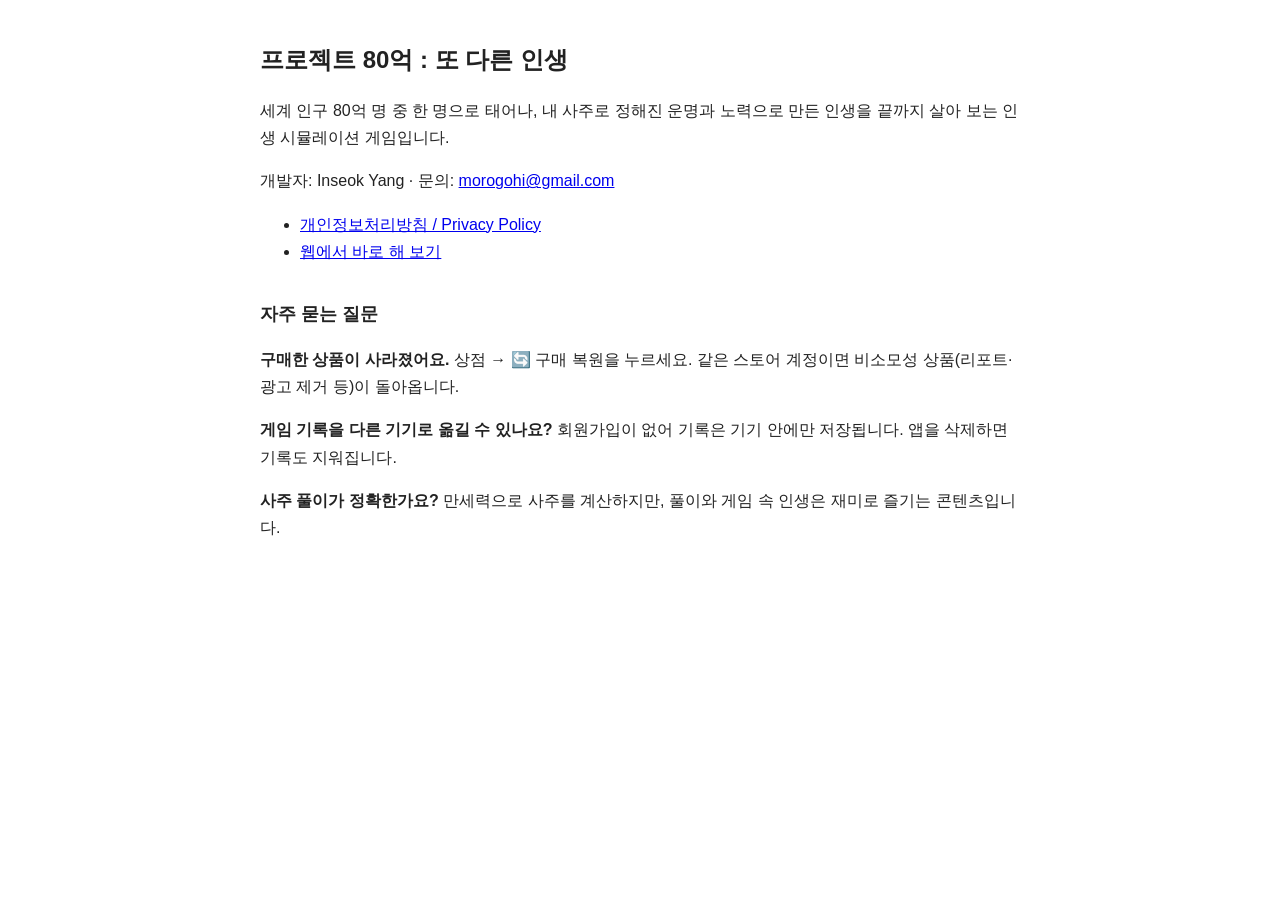
==== project8b/index.html @ 16917f31 "프로젝트 80억 지원 페이지·개인정보처리방침 추가 Co-Authored-By: Claude Opus 5.5 <noreply@anthropic.com> Claude-Session: " ====
<!doctype html>
<html lang="ko">
<head>
<meta charset="utf-8">
<meta name="viewport" content="width=device-width, initial-scale=1">
<title>프로젝트 80억 지원</title>
<style>body{font-family:-apple-system,"Noto Sans KR",sans-serif;max-width:760px;margin:0 auto;padding:24px 16px;line-height:1.7;color:#222;background:#fff}h1{font-size:1.5rem}h2{font-size:1.1rem;margin-top:2em}hr{margin:3em 0}</style>
</head>
<body>
<h1>프로젝트 80억 : 또 다른 인생</h1>
<p>세계 인구 80억 명 중 한 명으로 태어나, 내 사주로 정해진 운명과 노력으로 만든 인생을 끝까지 살아 보는 인생 시뮬레이션 게임입니다.</p>
<p>개발자: Inseok Yang · 문의: <a href="mailto:morogohi@gmail.com">morogohi@gmail.com</a></p>
<ul>
<li><a href="privacy-policy.html">개인정보처리방침 / Privacy Policy</a></li>
<li><a href="https://morogohi.github.io/fortune-lab/life/">웹에서 바로 해 보기</a></li>
</ul>
<h2>자주 묻는 질문</h2>
<p><b>구매한 상품이 사라졌어요.</b> 상점 → 🔄 구매 복원을 누르세요. 같은 스토어 계정이면 비소모성 상품(리포트·광고 제거 등)이 돌아옵니다.</p>
<p><b>게임 기록을 다른 기기로 옮길 수 있나요?</b> 회원가입이 없어 기록은 기기 안에만 저장됩니다. 앱을 삭제하면 기록도 지워집니다.</p>
<p><b>사주 풀이가 정확한가요?</b> 만세력으로 사주를 계산하지만, 풀이와 게임 속 인생은 재미로 즐기는 콘텐츠입니다.</p>
</body>
</html>
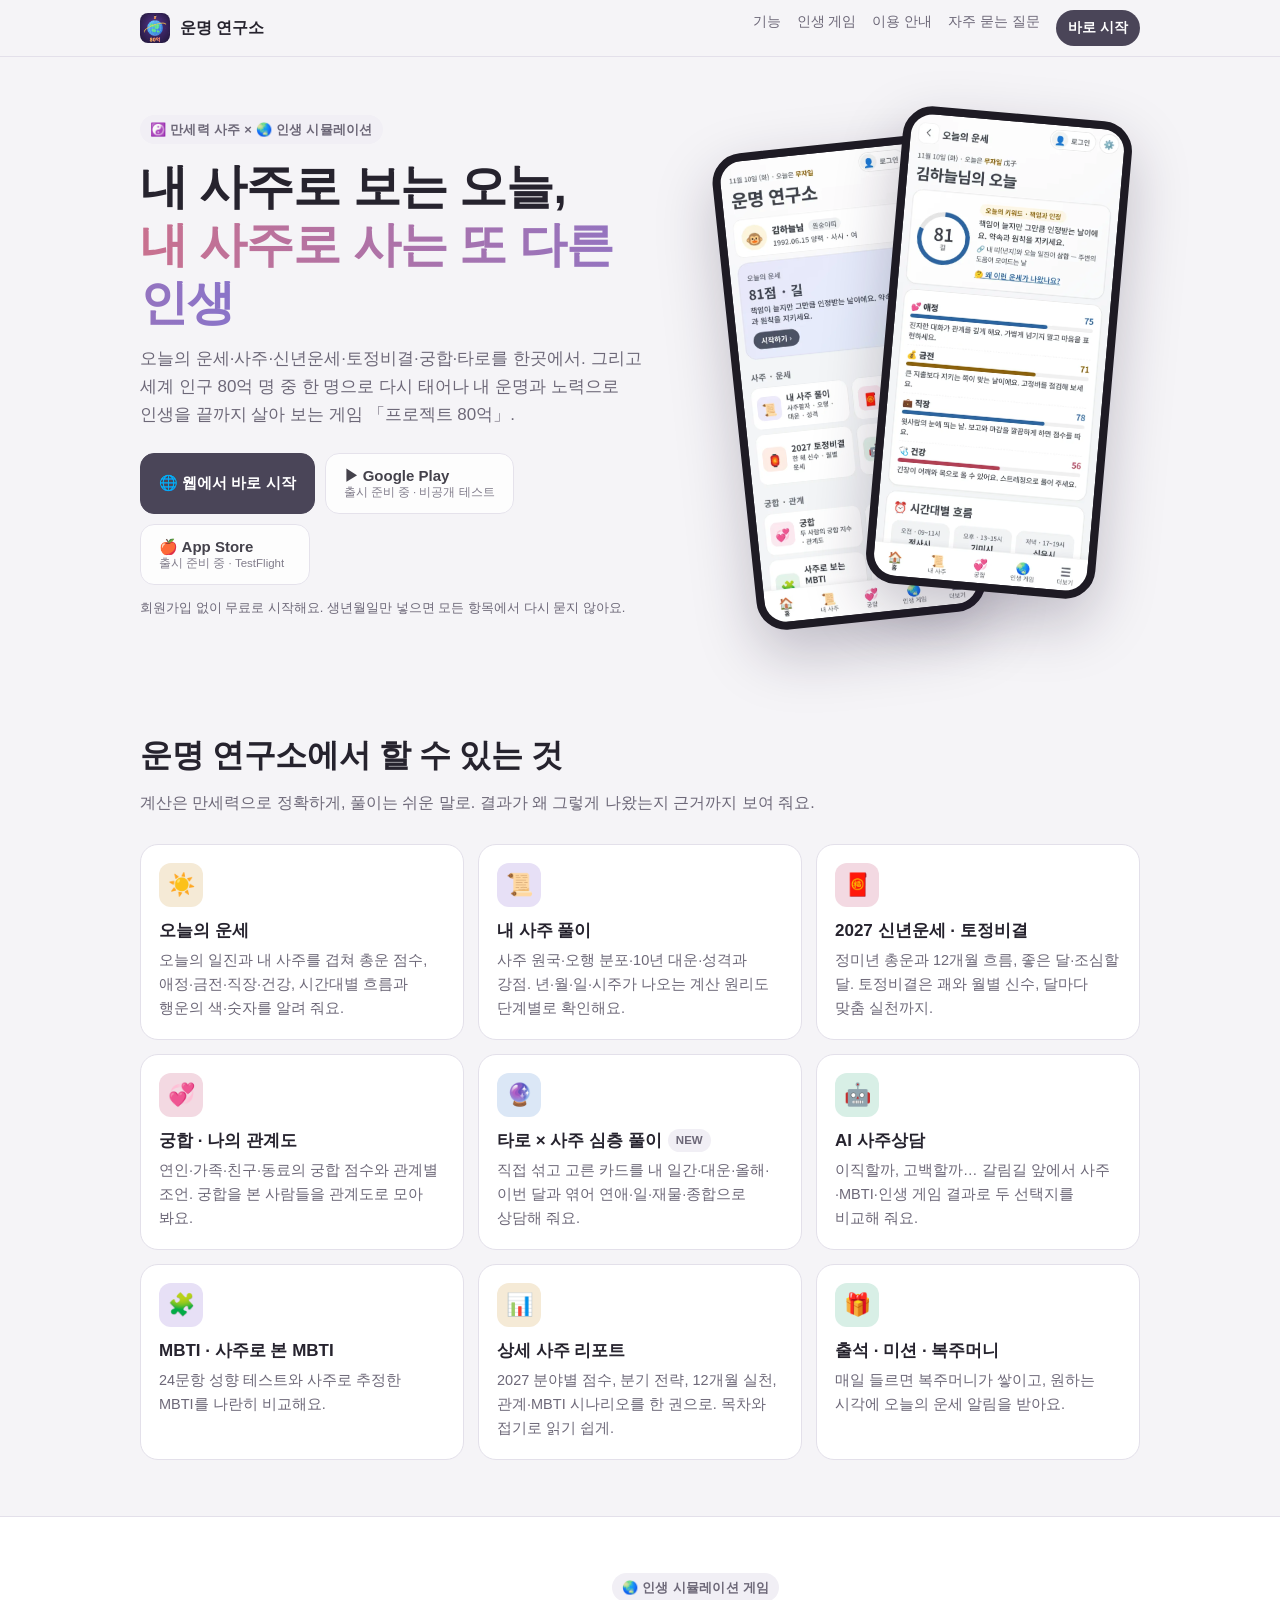
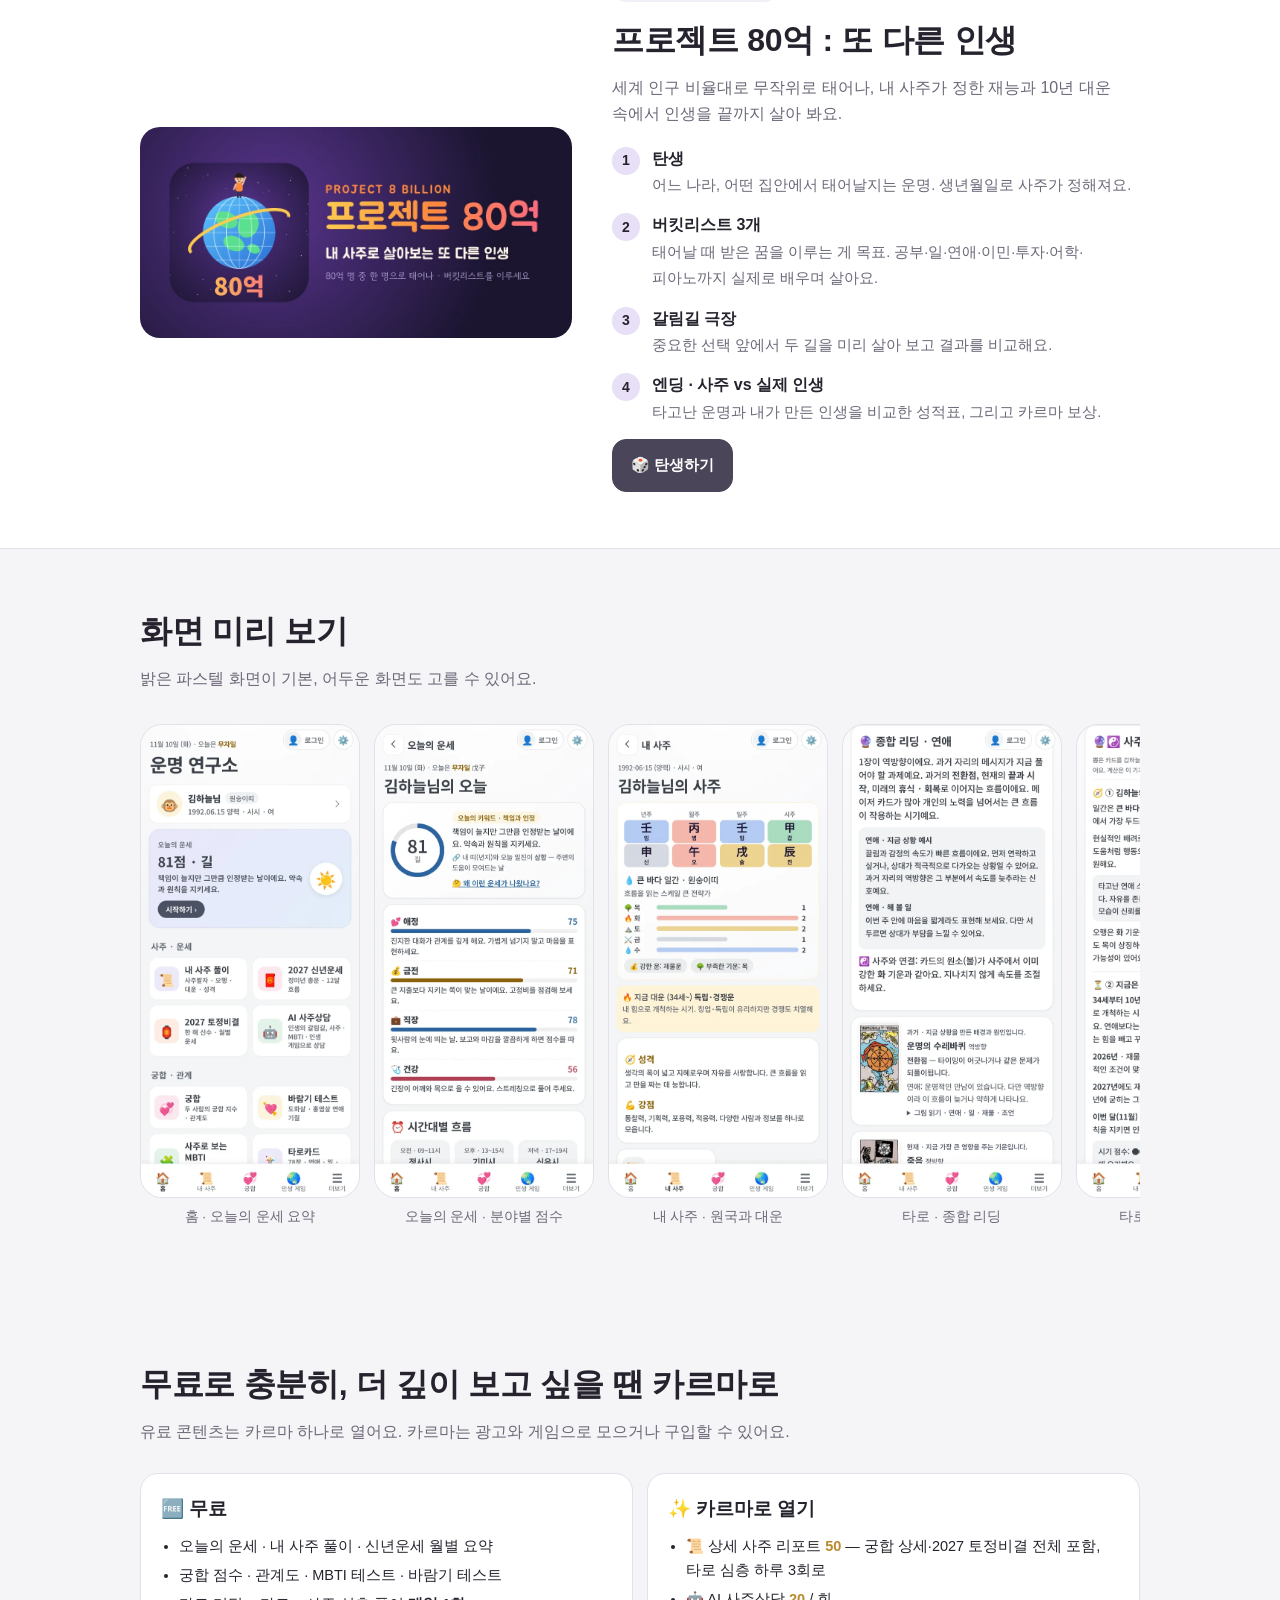
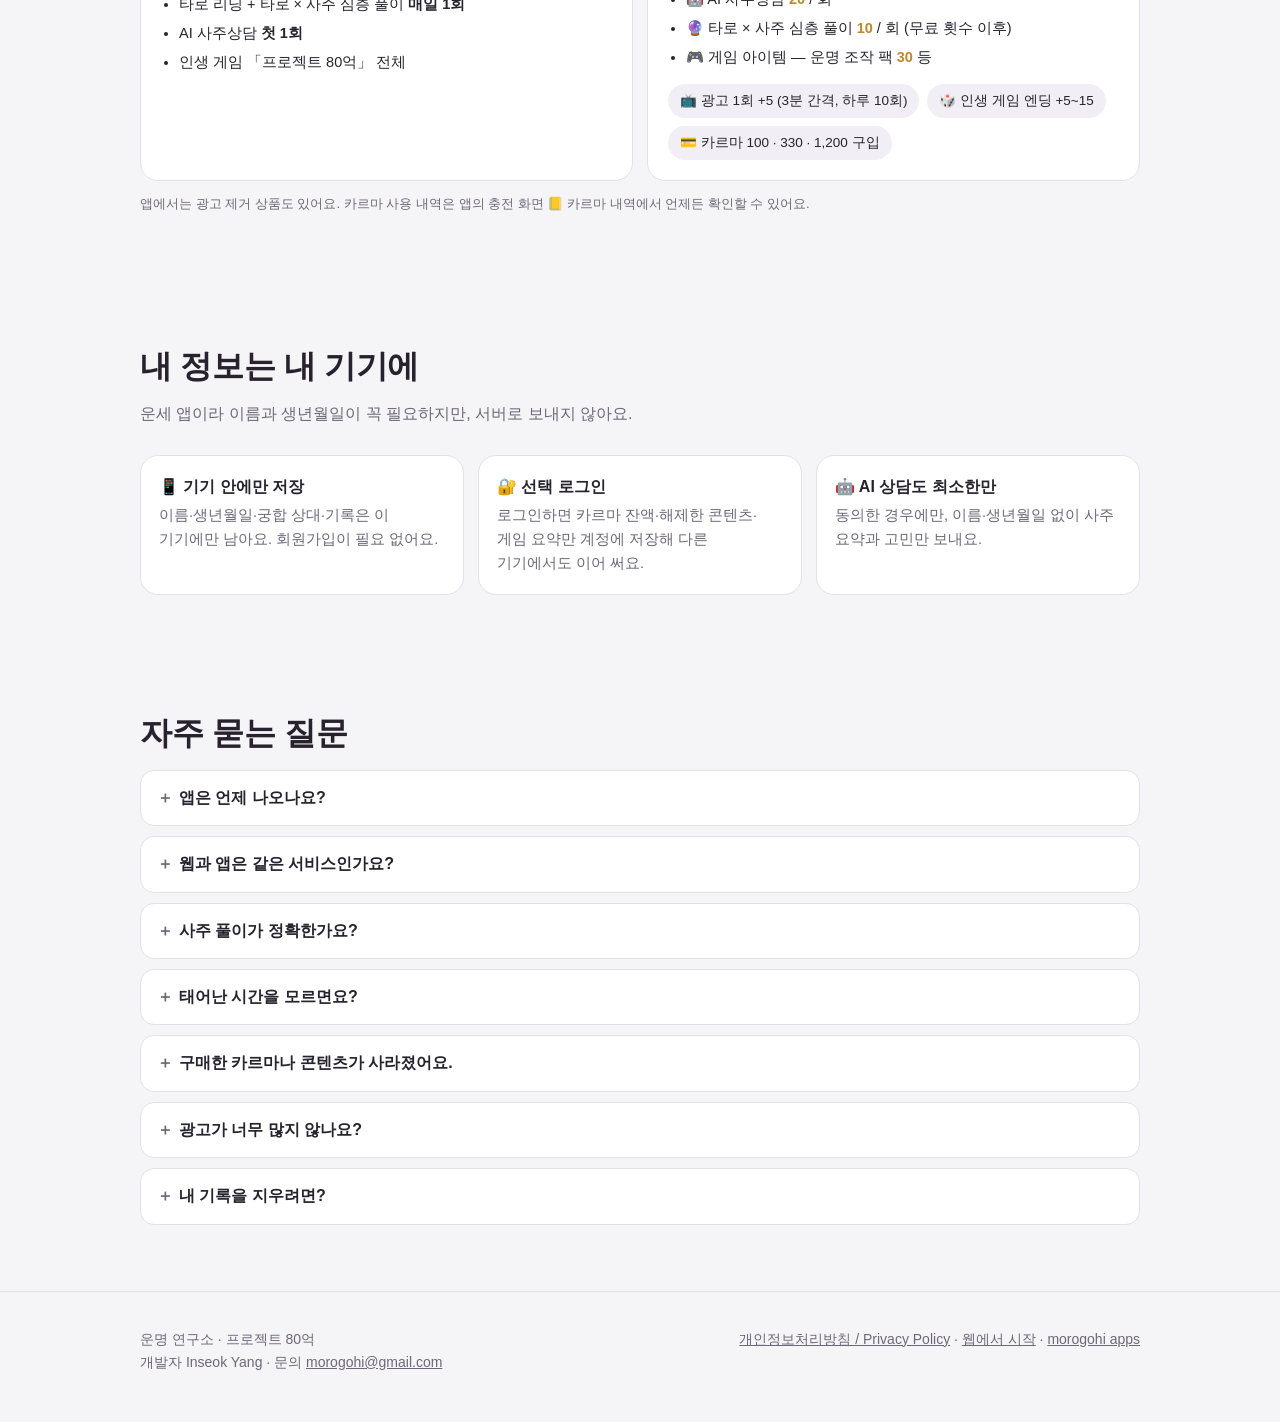
==== commit 48137e48: "프로젝트 80억·운명 연구소 소개 페이지(기능·인생 게임·화면·카르마 안내·개인정보·FAQ) + 앱 목록 정리 Co-Authored-By: Claude Opus 5.5 <norep" ====
--- a/project8b/index.html
+++ b/project8b/index.html
@@ -2,21 +2,228 @@
 <html lang="ko">
 <head>
 <meta charset="utf-8">
-<meta name="viewport" content="width=device-width, initial-scale=1">
-<title>프로젝트 80억 지원</title>
-<style>body{font-family:-apple-system,"Noto Sans KR",sans-serif;max-width:760px;margin:0 auto;padding:24px 16px;line-height:1.7;color:#222;background:#fff}h1{font-size:1.5rem}h2{font-size:1.1rem;margin-top:2em}hr{margin:3em 0}</style>
+<meta name="viewport" content="width=device-width, initial-scale=1, viewport-fit=cover">
+<title>운명 연구소 · 프로젝트 80억 — 오늘의 운세·사주·타로·인생 게임</title>
+<meta name="description" content="만세력으로 계산한 내 사주로 오늘의 운세·신년운세·토정비결·궁합·타로를 보고, 내 사주로 또 다른 인생을 살아 보는 인생 게임 「프로젝트 80억」까지. 웹에서 바로, 앱으로도 곧 만나요.">
+<meta property="og:type" content="website">
+<meta property="og:title" content="운명 연구소 · 프로젝트 80억">
+<meta property="og:description" content="내 사주로 보는 오늘의 운세, 그리고 내 사주로 사는 또 다른 인생 게임">
+<meta property="og:image" content="https://morogohi.github.io/project8b/img/og.jpg">
+<meta property="og:url" content="https://morogohi.github.io/project8b/">
+<meta name="theme-color" content="#f5f4f7">
+<link rel="icon" href="img/icon-192.png">
+<link rel="apple-touch-icon" href="img/icon-192.png">
+<style>
+  :root{--bg:#f5f4f7;--card:#fff;--card2:#f1eff5;--ink:#26232e;--dim:#6d6878;--line:#e3e0ea;--accent:#4a4558;--onacc:#fff;--pink:#f3d9e2;--mint:#d8efe6;--sky:#dbe7f6;--sand:#f5ead6;--lav:#e7e0f6;--gold:#b98a2e}
+  @media (prefers-color-scheme:dark){:root{--bg:#17151c;--card:#211e28;--card2:#2a2632;--ink:#ece9f2;--dim:#a39dad;--line:#353040;--accent:#d9d4e4;--onacc:#1d1a23;--pink:#3b2a31;--mint:#23352e;--sky:#243041;--sand:#3a3225;--lav:#2f2a40;--gold:#e0b65a}}
+  *{box-sizing:border-box}
+  html{scroll-behavior:smooth}
+  body{margin:0;background:var(--bg);color:var(--ink);font-family:-apple-system,BlinkMacSystemFont,"Apple SD Gothic Neo","Noto Sans KR","Malgun Gothic",sans-serif;line-height:1.65;word-break:keep-all;-webkit-font-smoothing:antialiased}
+  a{color:inherit}
+  .wrap{max-width:1040px;margin:0 auto;padding:0 20px}
+  header.top{position:sticky;top:0;z-index:10;background:color-mix(in srgb,var(--bg) 86%,transparent);backdrop-filter:blur(10px);border-bottom:1px solid var(--line)}
+  header.top .wrap{display:flex;align-items:center;gap:10px;height:56px}
+  header.top img{width:30px;height:30px;border-radius:8px}
+  header.top b{font-size:16px}
+  header.top nav{margin-left:auto;display:flex;gap:16px;font-size:14px}
+  header.top nav a{text-decoration:none;color:var(--dim)}
+  header.top nav a:hover{color:var(--ink)}
+  @media (max-width:640px){header.top nav a:not(.go){display:none}}
+  .go{background:var(--accent);color:var(--onacc)!important;padding:6px 12px;border-radius:999px;font-weight:700}
+
+  .hero{padding:56px 0 40px}
+  .hero .wrap{display:grid;grid-template-columns:1.1fr .9fr;gap:40px;align-items:center}
+  @media (max-width:820px){.hero .wrap{grid-template-columns:1fr}.hero .phones{order:-1}}
+  .eyebrow{display:inline-block;font-size:13px;font-weight:700;color:var(--dim);background:var(--card2);padding:4px 10px;border-radius:999px;letter-spacing:.02em}
+  h1{font-size:clamp(30px,5.4vw,48px);line-height:1.2;margin:14px 0 14px;letter-spacing:-.02em}
+  h1 em{font-style:normal;background:linear-gradient(90deg,#c9718f,#8a74c9);-webkit-background-clip:text;background-clip:text;color:transparent}
+  .lead{font-size:17px;color:var(--dim);margin:0 0 24px}
+  .cta{display:flex;flex-wrap:wrap;gap:10px}
+  .btn{display:inline-flex;align-items:center;gap:8px;padding:13px 18px;border-radius:14px;font-weight:700;font-size:15px;text-decoration:none;border:1px solid var(--line);background:var(--card)}
+  .btn.pri{background:var(--accent);color:var(--onacc);border-color:var(--accent)}
+  .btn small{display:block;font-weight:500;font-size:11.5px;color:var(--dim);line-height:1.2}
+  .btn.store{min-width:170px}
+  .btn.store span{line-height:1.25}
+  .btn[aria-disabled=true]{cursor:default;opacity:.85}
+  .note{font-size:13px;color:var(--dim);margin-top:12px}
+  .phones{position:relative;height:520px}
+  .phone{position:absolute;width:230px;border-radius:30px;border:8px solid #1e1b24;background:#1e1b24;box-shadow:0 24px 60px rgba(30,20,50,.25);overflow:hidden}
+  .phone img{display:block;width:100%;height:auto}
+  .phone.a{left:6%;top:30px;transform:rotate(-6deg)}
+  .phone.b{right:6%;top:0;transform:rotate(5deg);z-index:2}
+  @media (max-width:820px){.phones{height:440px}.phone{width:190px}.phone.a{left:4%}.phone.b{right:4%}}
+
+  section{padding:56px 0}
+  section h2{font-size:clamp(24px,3.6vw,32px);margin:0 0 8px;letter-spacing:-.01em}
+  section .sub{color:var(--dim);margin:0 0 28px}
+  .grid{display:grid;grid-template-columns:repeat(3,1fr);gap:14px}
+  @media (max-width:820px){.grid{grid-template-columns:repeat(2,1fr)}}
+  @media (max-width:520px){.grid{grid-template-columns:1fr}}
+  .feat{background:var(--card);border:1px solid var(--line);border-radius:18px;padding:18px}
+  .feat .ic{width:44px;height:44px;border-radius:12px;display:grid;place-items:center;font-size:22px;margin-bottom:10px}
+  .feat h3{margin:0 0 4px;font-size:17px}
+  .feat p{margin:0;color:var(--dim);font-size:14.5px}
+  .tag{display:inline-block;font-size:11.5px;font-weight:700;padding:2px 8px;border-radius:999px;background:var(--card2);color:var(--dim);margin-left:6px;vertical-align:2px}
+
+  .game{background:var(--card);border-top:1px solid var(--line);border-bottom:1px solid var(--line)}
+  .game .wrap{display:grid;grid-template-columns:.9fr 1.1fr;gap:40px;align-items:center}
+  @media (max-width:820px){.game .wrap{grid-template-columns:1fr}}
+  .game img.banner{width:100%;border-radius:20px;display:block}
+  .steps{counter-reset:s;list-style:none;padding:0;margin:18px 0 0}
+  .steps li{counter-increment:s;position:relative;padding:0 0 14px 40px}
+  .steps li::before{content:counter(s);position:absolute;left:0;top:1px;width:28px;height:28px;border-radius:50%;background:var(--lav);display:grid;place-items:center;font-weight:800;font-size:14px}
+  .steps b{display:block}
+  .steps span{color:var(--dim);font-size:14.5px}
+
+  .shots{display:flex;gap:14px;overflow-x:auto;scroll-snap-type:x mandatory;padding:4px 2px 18px}
+  .shots figure{flex:0 0 220px;margin:0;scroll-snap-align:start}
+  .shots img{width:220px;border-radius:22px;border:1px solid var(--line);display:block;background:var(--card)}
+  .shots figcaption{font-size:13.5px;color:var(--dim);text-align:center;margin-top:8px}
+
+  .plans{display:grid;grid-template-columns:1fr 1fr;gap:14px}
+  @media (max-width:720px){.plans{grid-template-columns:1fr}}
+  .plan{background:var(--card);border:1px solid var(--line);border-radius:18px;padding:20px}
+  .plan h3{margin:0 0 10px}
+  .plan ul{margin:0;padding-left:18px}
+  .plan li{margin:5px 0;font-size:14.5px}
+  .plan .k{font-weight:800;color:var(--gold)}
+  .earn{display:flex;flex-wrap:wrap;gap:8px;margin-top:14px}
+  .earn span{background:var(--card2);border-radius:999px;padding:6px 12px;font-size:13.5px}
+
+  .privacy{display:grid;grid-template-columns:repeat(3,1fr);gap:14px}
+  @media (max-width:720px){.privacy{grid-template-columns:1fr}}
+  .privacy div{background:var(--card);border:1px solid var(--line);border-radius:18px;padding:18px}
+  .privacy b{display:block;margin-bottom:4px}
+  .privacy p{margin:0;color:var(--dim);font-size:14.5px}
+
+  details{background:var(--card);border:1px solid var(--line);border-radius:14px;padding:14px 16px;margin:10px 0}
+  summary{cursor:pointer;font-weight:700;list-style:none}
+  summary::-webkit-details-marker{display:none}
+  summary::before{content:'＋';display:inline-block;width:22px;color:var(--dim)}
+  details[open] summary::before{content:'－'}
+  details p{margin:8px 0 0 22px;color:var(--dim);font-size:14.5px}
+
+  footer{padding:36px 0 48px;color:var(--dim);font-size:14px;border-top:1px solid var(--line)}
+  footer .wrap{display:flex;flex-wrap:wrap;gap:12px 24px;justify-content:space-between}
+  footer a{color:var(--dim)}
+</style>
 </head>
 <body>
-<h1>프로젝트 80억 : 또 다른 인생</h1>
-<p>세계 인구 80억 명 중 한 명으로 태어나, 내 사주로 정해진 운명과 노력으로 만든 인생을 끝까지 살아 보는 인생 시뮬레이션 게임입니다.</p>
-<p>개발자: Inseok Yang · 문의: <a href="mailto:morogohi@gmail.com">morogohi@gmail.com</a></p>
-<ul>
-<li><a href="privacy-policy.html">개인정보처리방침 / Privacy Policy</a></li>
-<li><a href="https://morogohi.github.io/fortune-lab/life/">웹에서 바로 해 보기</a></li>
-</ul>
-<h2>자주 묻는 질문</h2>
-<p><b>구매한 상품이 사라졌어요.</b> 상점 → 🔄 구매 복원을 누르세요. 같은 스토어 계정이면 비소모성 상품(리포트·광고 제거 등)이 돌아옵니다.</p>
-<p><b>게임 기록을 다른 기기로 옮길 수 있나요?</b> 회원가입이 없어 기록은 기기 안에만 저장됩니다. 앱을 삭제하면 기록도 지워집니다.</p>
-<p><b>사주 풀이가 정확한가요?</b> 만세력으로 사주를 계산하지만, 풀이와 게임 속 인생은 재미로 즐기는 콘텐츠입니다.</p>
+<header class="top"><div class="wrap">
+  <img src="img/icon-192.png" alt=""><b>운명 연구소</b>
+  <nav><a href="#features">기능</a><a href="#game">인생 게임</a><a href="#karma">이용 안내</a><a href="#faq">자주 묻는 질문</a><a class="go" href="https://morogohi.github.io/fortune-lab/life/">바로 시작</a></nav>
+</div></header>
+
+<main>
+<div class="hero"><div class="wrap">
+  <div>
+    <span class="eyebrow">☯️ 만세력 사주 × 🌏 인생 시뮬레이션</span>
+    <h1>내 사주로 보는 오늘,<br><em>내 사주로 사는 또 다른 인생</em></h1>
+    <p class="lead">오늘의 운세·사주·신년운세·토정비결·궁합·타로를 한곳에서. 그리고 세계 인구 80억 명 중 한 명으로 다시 태어나 내 운명과 노력으로 인생을 끝까지 살아 보는 게임 「프로젝트 80억」.</p>
+    <div class="cta">
+      <a class="btn pri" href="https://morogohi.github.io/fortune-lab/life/">🌐 웹에서 바로 시작</a>
+      <a class="btn store" aria-disabled="true" title="출시 준비 중"><span>▶ Google Play<small>출시 준비 중 · 비공개 테스트</small></span></a>
+      <a class="btn store" aria-disabled="true" title="출시 준비 중"><span>🍎 App Store<small>출시 준비 중 · TestFlight</small></span></a>
+    </div>
+    <p class="note">회원가입 없이 무료로 시작해요. 생년월일만 넣으면 모든 항목에서 다시 묻지 않아요.</p>
+  </div>
+  <div class="phones" aria-hidden="true">
+    <div class="phone a"><img src="img/01_home.webp" alt="" loading="eager"></div>
+    <div class="phone b"><img src="img/02_today.webp" alt="" loading="eager"></div>
+  </div>
+</div></div>
+
+<section id="features"><div class="wrap">
+  <h2>운명 연구소에서 할 수 있는 것</h2>
+  <p class="sub">계산은 만세력으로 정확하게, 풀이는 쉬운 말로. 결과가 왜 그렇게 나왔는지 근거까지 보여 줘요.</p>
+  <div class="grid">
+    <div class="feat"><div class="ic" style="background:var(--sand)">☀️</div><h3>오늘의 운세</h3><p>오늘의 일진과 내 사주를 겹쳐 총운 점수, 애정·금전·직장·건강, 시간대별 흐름과 행운의 색·숫자를 알려 줘요.</p></div>
+    <div class="feat"><div class="ic" style="background:var(--lav)">📜</div><h3>내 사주 풀이</h3><p>사주 원국·오행 분포·10년 대운·성격과 강점. 년·월·일·시주가 나오는 계산 원리도 단계별로 확인해요.</p></div>
+    <div class="feat"><div class="ic" style="background:var(--pink)">🧧</div><h3>2027 신년운세 · 토정비결</h3><p>정미년 총운과 12개월 흐름, 좋은 달·조심할 달. 토정비결은 괘와 월별 신수, 달마다 맞춤 실천까지.</p></div>
+    <div class="feat"><div class="ic" style="background:var(--pink)">💞</div><h3>궁합 · 나의 관계도</h3><p>연인·가족·친구·동료의 궁합 점수와 관계별 조언. 궁합을 본 사람들을 관계도로 모아 봐요.</p></div>
+    <div class="feat"><div class="ic" style="background:var(--sky)">🔮</div><h3>타로 × 사주 심층 풀이<span class="tag">NEW</span></h3><p>직접 섞고 고른 카드를 내 일간·대운·올해·이번 달과 엮어 연애·일·재물·종합으로 상담해 줘요.</p></div>
+    <div class="feat"><div class="ic" style="background:var(--mint)">🤖</div><h3>AI 사주상담</h3><p>이직할까, 고백할까… 갈림길 앞에서 사주·MBTI·인생 게임 결과로 두 선택지를 비교해 줘요.</p></div>
+    <div class="feat"><div class="ic" style="background:var(--lav)">🧩</div><h3>MBTI · 사주로 본 MBTI</h3><p>24문항 성향 테스트와 사주로 추정한 MBTI를 나란히 비교해요.</p></div>
+    <div class="feat"><div class="ic" style="background:var(--sand)">📊</div><h3>상세 사주 리포트</h3><p>2027 분야별 점수, 분기 전략, 12개월 실천, 관계·MBTI 시나리오를 한 권으로. 목차와 접기로 읽기 쉽게.</p></div>
+    <div class="feat"><div class="ic" style="background:var(--mint)">🎁</div><h3>출석 · 미션 · 복주머니</h3><p>매일 들르면 복주머니가 쌓이고, 원하는 시각에 오늘의 운세 알림을 받아요.</p></div>
+  </div>
+</div></section>
+
+<section id="game" class="game"><div class="wrap">
+  <img class="banner" src="img/og.jpg" alt="프로젝트 80억 — 내 사주로 살아보는 또 다른 인생">
+  <div>
+    <span class="eyebrow">🌏 인생 시뮬레이션 게임</span>
+    <h2 style="margin-top:12px">프로젝트 80억 : 또 다른 인생</h2>
+    <p class="sub" style="margin-bottom:6px">세계 인구 비율대로 무작위로 태어나, 내 사주가 정한 재능과 10년 대운 속에서 인생을 끝까지 살아 봐요.</p>
+    <ol class="steps">
+      <li><b>탄생</b><span>어느 나라, 어떤 집안에서 태어날지는 운명. 생년월일로 사주가 정해져요.</span></li>
+      <li><b>버킷리스트 3개</b><span>태어날 때 받은 꿈을 이루는 게 목표. 공부·일·연애·이민·투자·어학·피아노까지 실제로 배우며 살아요.</span></li>
+      <li><b>갈림길 극장</b><span>중요한 선택 앞에서 두 길을 미리 살아 보고 결과를 비교해요.</span></li>
+      <li><b>엔딩 · 사주 vs 실제 인생</b><span>타고난 운명과 내가 만든 인생을 비교한 성적표, 그리고 카르마 보상.</span></li>
+    </ol>
+    <a class="btn pri" href="https://morogohi.github.io/fortune-lab/life/">🎲 탄생하기</a>
+  </div>
+</div></section>
+
+<section id="shots"><div class="wrap">
+  <h2>화면 미리 보기</h2>
+  <p class="sub">밝은 파스텔 화면이 기본, 어두운 화면도 고를 수 있어요.</p>
+  <div class="shots">
+    <figure><img src="img/01_home.webp" alt="운명 연구소 홈 화면" loading="lazy"><figcaption>홈 · 오늘의 운세 요약</figcaption></figure>
+    <figure><img src="img/02_today.webp" alt="오늘의 운세 상세" loading="lazy"><figcaption>오늘의 운세 · 분야별 점수</figcaption></figure>
+    <figure><img src="img/03_saju.webp" alt="내 사주 원국과 오행" loading="lazy"><figcaption>내 사주 · 원국과 대운</figcaption></figure>
+    <figure><img src="img/05_tarot.webp" alt="타로 종합 리딩" loading="lazy"><figcaption>타로 · 종합 리딩</figcaption></figure>
+    <figure><img src="img/06_tarot_saju.webp" alt="타로와 사주 심층 풀이" loading="lazy"><figcaption>타로 × 사주 심층 풀이</figcaption></figure>
+    <figure><img src="img/07_report.webp" alt="상세 사주 리포트" loading="lazy"><figcaption>상세 사주 리포트 · 2027</figcaption></figure>
+    <figure><img src="img/08_game.webp" alt="인생 게임 프로젝트 80억" loading="lazy"><figcaption>인생 게임 · 프로젝트 80억</figcaption></figure>
+  </div>
+</div></section>
+
+<section id="karma"><div class="wrap">
+  <h2>무료로 충분히, 더 깊이 보고 싶을 땐 카르마로</h2>
+  <p class="sub">유료 콘텐츠는 카르마 하나로 열어요. 카르마는 광고와 게임으로 모으거나 구입할 수 있어요.</p>
+  <div class="plans">
+    <div class="plan"><h3>🆓 무료</h3><ul>
+      <li>오늘의 운세 · 내 사주 풀이 · 신년운세 월별 요약</li>
+      <li>궁합 점수 · 관계도 · MBTI 테스트 · 바람기 테스트</li>
+      <li>타로 리딩 + 타로 × 사주 심층 풀이 <b>매일 1회</b></li>
+      <li>AI 사주상담 <b>첫 1회</b></li>
+      <li>인생 게임 「프로젝트 80억」 전체</li></ul></div>
+    <div class="plan"><h3>✨ 카르마로 열기</h3><ul>
+      <li>📜 상세 사주 리포트 <span class="k">50</span> — 궁합 상세·2027 토정비결 전체 포함, 타로 심층 하루 3회로</li>
+      <li>🤖 AI 사주상담 <span class="k">20</span> / 회</li>
+      <li>🔮 타로 × 사주 심층 풀이 <span class="k">10</span> / 회 (무료 횟수 이후)</li>
+      <li>🎮 게임 아이템 — 운명 조작 팩 <span class="k">30</span> 등</li></ul>
+      <div class="earn"><span>📺 광고 1회 +5 (3분 간격, 하루 10회)</span><span>🎲 인생 게임 엔딩 +5~15</span><span>💳 카르마 100 · 330 · 1,200 구입</span></div></div>
+  </div>
+  <p class="note">앱에서는 광고 제거 상품도 있어요. 카르마 사용 내역은 앱의 충전 화면 📒 카르마 내역에서 언제든 확인할 수 있어요.</p>
+</div></section>
+
+<section id="safe"><div class="wrap">
+  <h2>내 정보는 내 기기에</h2>
+  <p class="sub">운세 앱이라 이름과 생년월일이 꼭 필요하지만, 서버로 보내지 않아요.</p>
+  <div class="privacy">
+    <div><b>📱 기기 안에만 저장</b><p>이름·생년월일·궁합 상대·기록은 이 기기에만 남아요. 회원가입이 필요 없어요.</p></div>
+    <div><b>🔐 선택 로그인</b><p>로그인하면 카르마 잔액·해제한 콘텐츠·게임 요약만 계정에 저장해 다른 기기에서도 이어 써요.</p></div>
+    <div><b>🤖 AI 상담도 최소한만</b><p>동의한 경우에만, 이름·생년월일 없이 사주 요약과 고민만 보내요.</p></div>
+  </div>
+</div></section>
+
+<section id="faq"><div class="wrap">
+  <h2>자주 묻는 질문</h2>
+  <details><summary>앱은 언제 나오나요?</summary><p>Google Play는 비공개 테스트, App Store는 TestFlight 단계예요. 그동안 웹(브라우저)에서 똑같이 이용할 수 있고, 앱이 나오면 이 페이지에 바로 안내할게요.</p></details>
+  <details><summary>웹과 앱은 같은 서비스인가요?</summary><p>네. 같은 콘텐츠를 웹과 앱에 함께 배포해요. 앱은 알림·햅틱·공유·인앱결제가 더해지고, 웹은 설치 없이 바로 써요. 기록은 각 기기에 따로 저장되며, 로그인하면 카르마와 해제한 콘텐츠를 옮길 수 있어요.</p></details>
+  <details><summary>사주 풀이가 정확한가요?</summary><p>사주는 만세력(양력·음력·윤달, 태어난 시간)으로 정확히 계산해요. 다만 풀이와 게임 속 인생은 재미와 자기 성찰을 위한 콘텐츠로, 중요한 결정의 근거로 삼지는 마세요.</p></details>
+  <details><summary>태어난 시간을 모르면요?</summary><p>시간을 "모름"으로 두면 년·월·일주로 풀이해요. 나중에 알게 되면 내 정보에서 바꿀 수 있어요.</p></details>
+  <details><summary>구매한 카르마나 콘텐츠가 사라졌어요.</summary><p>로그인했다면 같은 계정으로 다시 로그인하면 잔액과 해제한 콘텐츠가 돌아와요. 광고 제거는 상점 → 구매 복원으로 되돌릴 수 있어요. 그래도 안 되면 아래 이메일로 알려 주세요.</p></details>
+  <details><summary>광고가 너무 많지 않나요?</summary><p>광고는 원할 때 카르마를 받으려고 보는 보상형이 중심이에요. 인생 게임 중에는 10년마다 한 번 쉬어 가는 광고가 있고, 광고 제거 상품으로 끌 수 있어요.</p></details>
+  <details><summary>내 기록을 지우려면?</summary><p>더보기 → 내 정보·기록 지우기에서 한 번에 지울 수 있어요. 로그인했다면 상단 로그인 메뉴 → 회원 탈퇴로 서버에 저장된 기록도 지울 수 있어요.</p></details>
+</div></section>
+</main>
+
+<footer><div class="wrap">
+  <div>운명 연구소 · 프로젝트 80억<br>개발자 Inseok Yang · 문의 <a href="mailto:morogohi@gmail.com">morogohi@gmail.com</a></div>
+  <div><a href="privacy-policy.html">개인정보처리방침 / Privacy Policy</a> · <a href="https://morogohi.github.io/fortune-lab/life/">웹에서 시작</a> · <a href="../">morogohi apps</a></div>
+</div></footer>
 </body>
 </html>
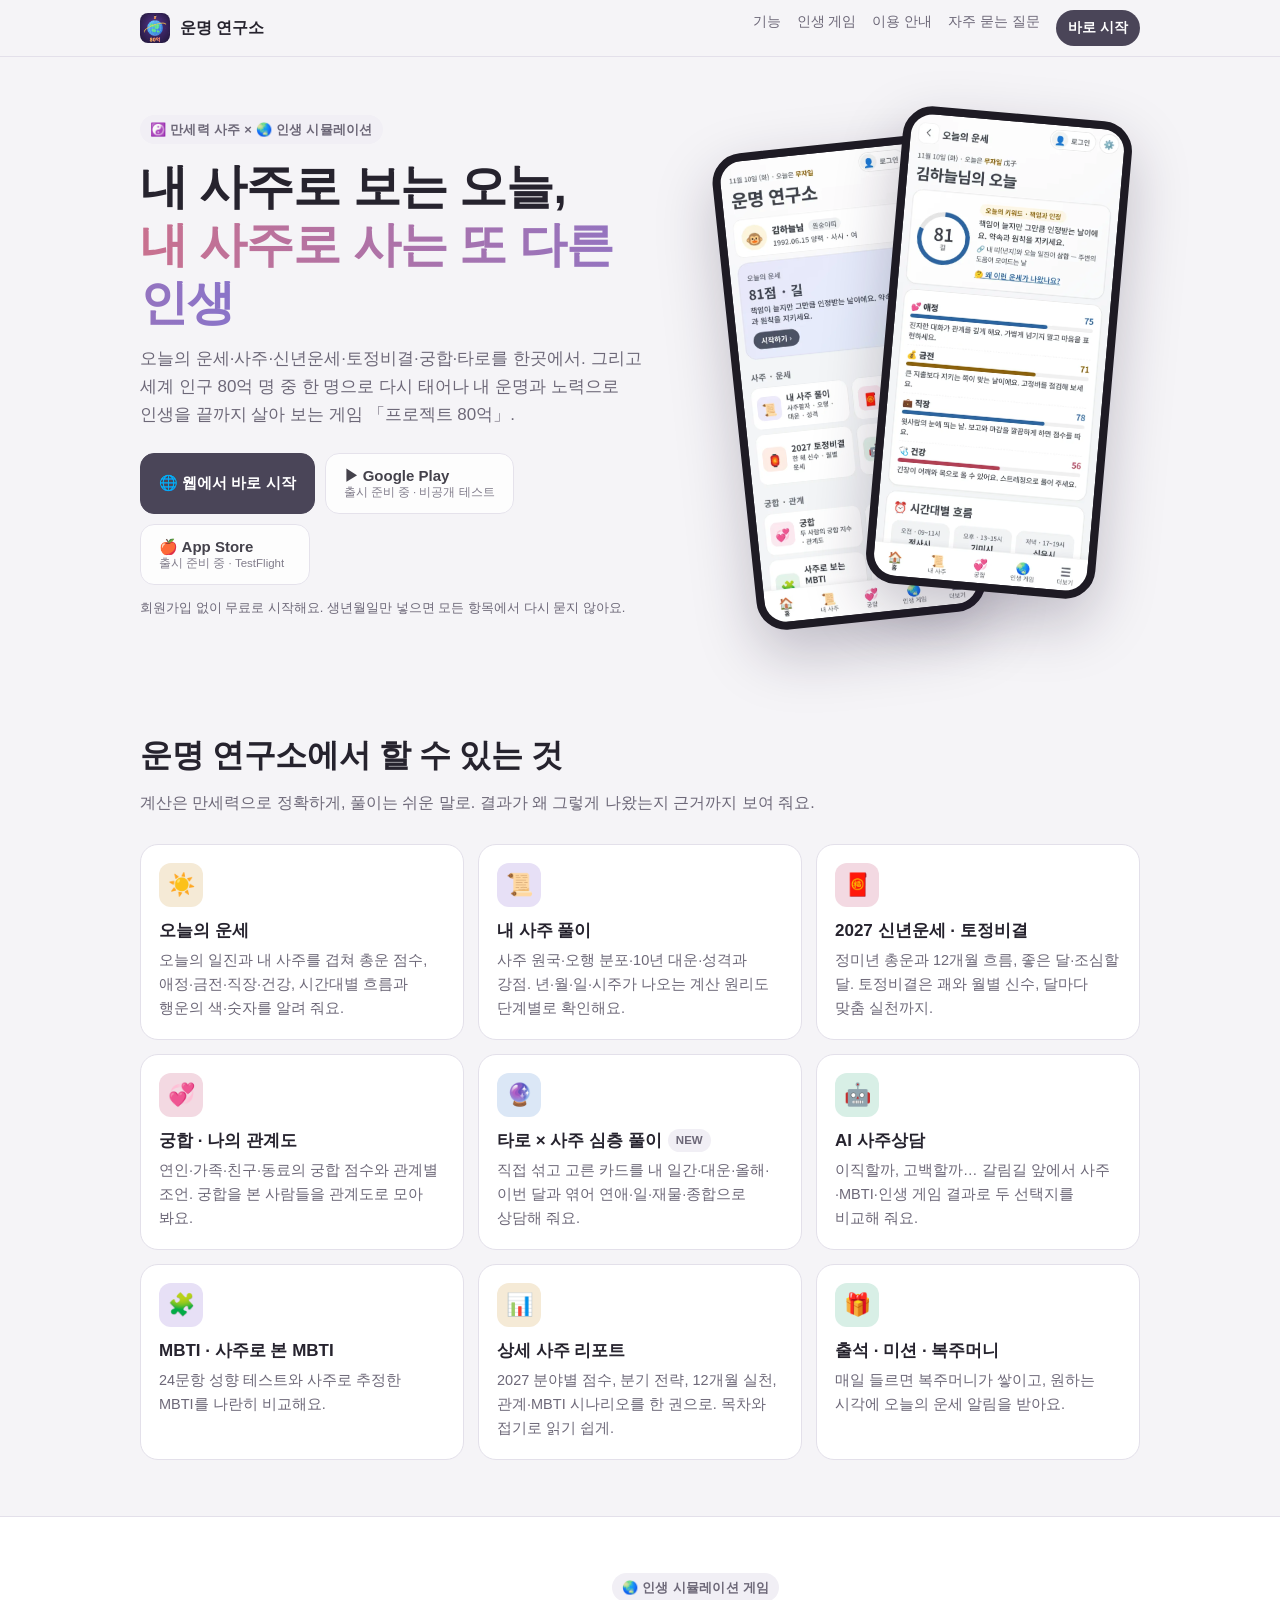
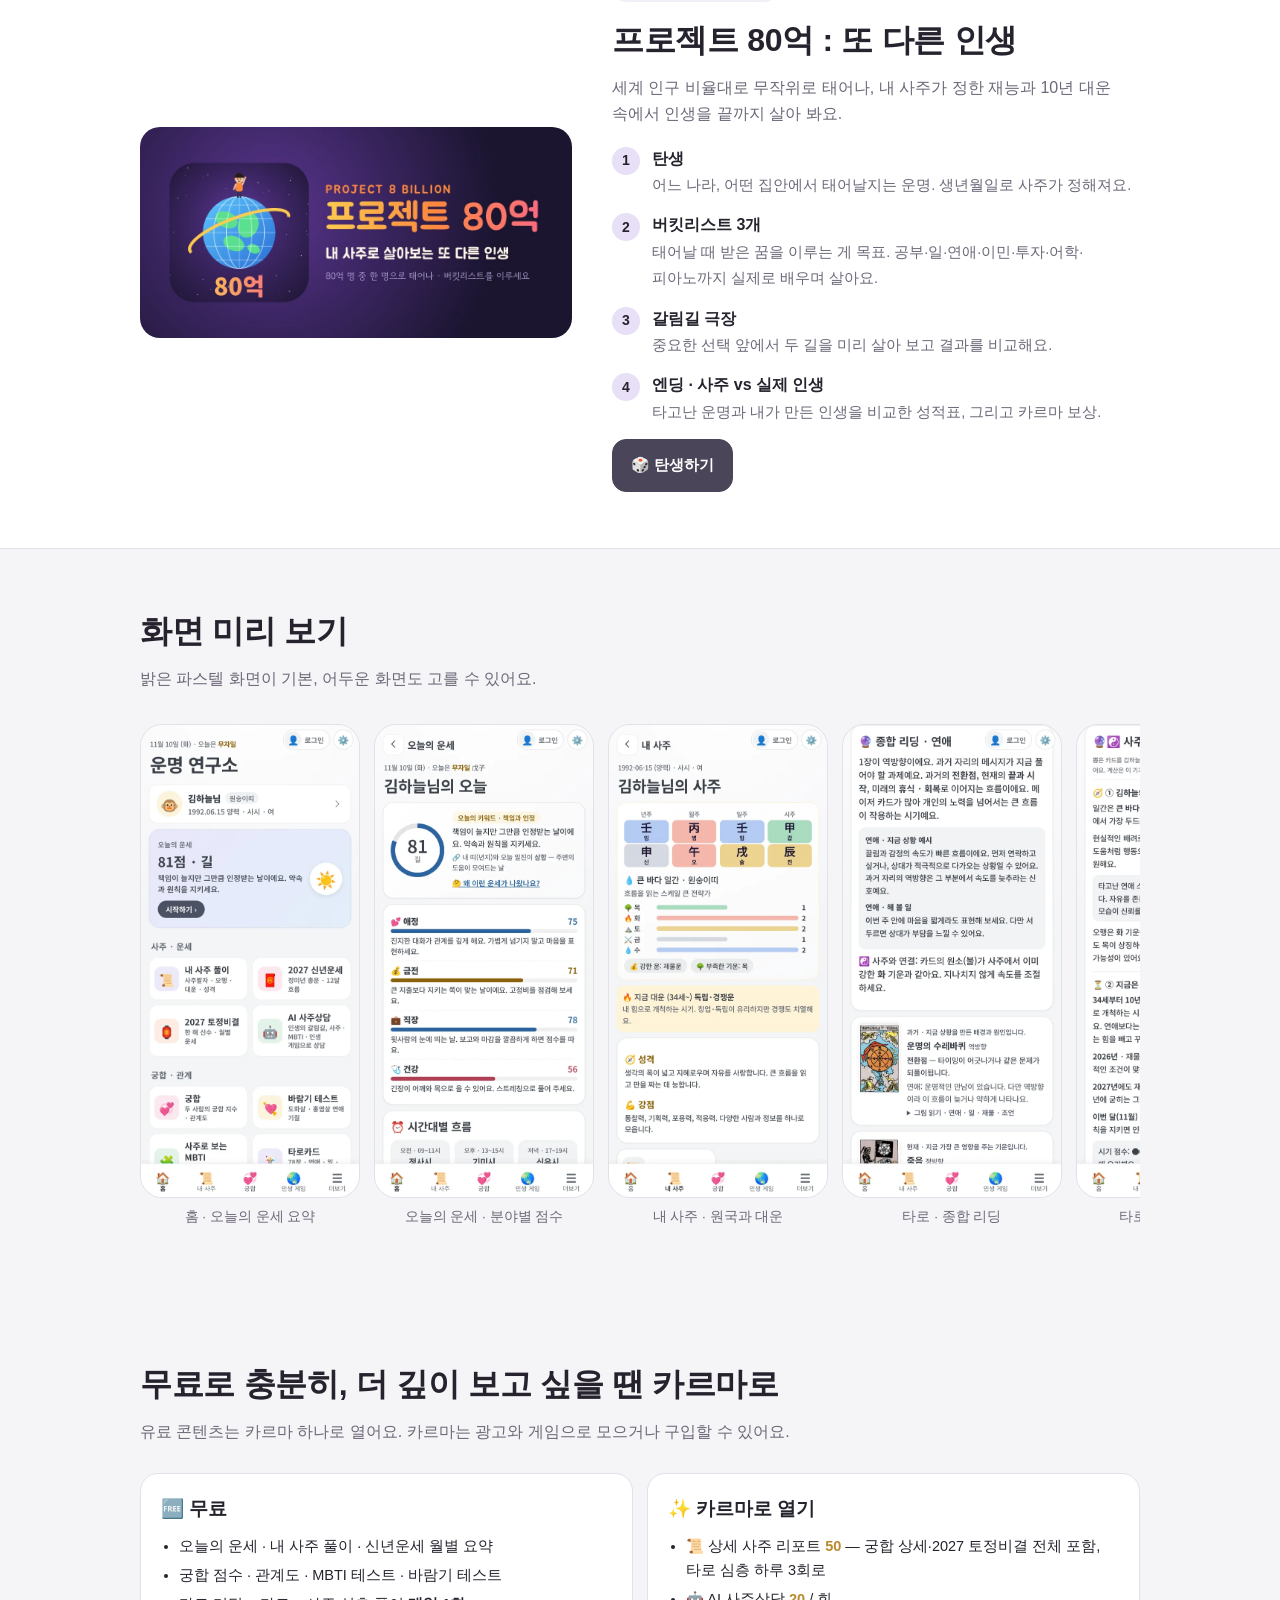
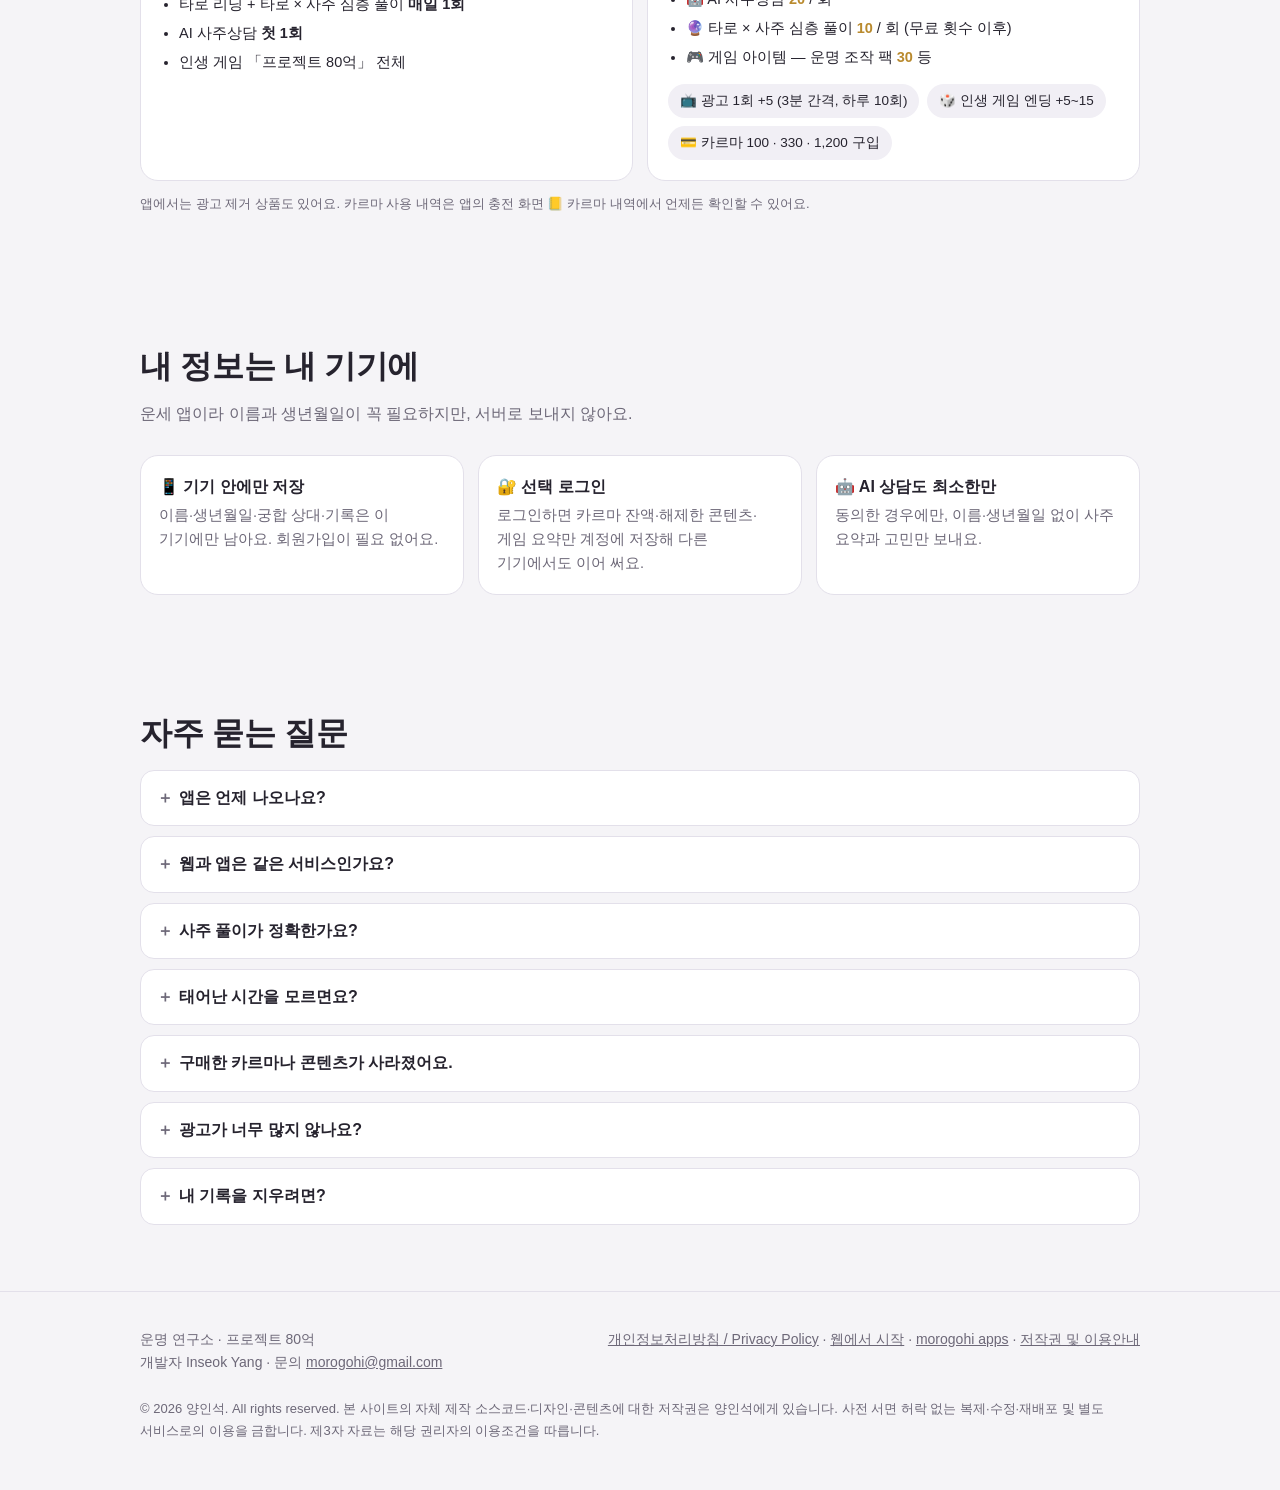
==== commit 26d22f42: "저작권 표시·이용안내 페이지 추가 - 앱 목록·프로젝트 80억 소개 페이지 하단에 © 2026 양인석 표시와 안내 링크 - copyright.html, LICENSE, README" ====
--- a/project8b/index.html
+++ b/project8b/index.html
@@ -223,7 +223,8 @@
 
 <footer><div class="wrap">
   <div>운명 연구소 · 프로젝트 80억<br>개발자 Inseok Yang · 문의 <a href="mailto:morogohi@gmail.com">morogohi@gmail.com</a></div>
-  <div><a href="privacy-policy.html">개인정보처리방침 / Privacy Policy</a> · <a href="https://morogohi.github.io/fortune-lab/life/">웹에서 시작</a> · <a href="../">morogohi apps</a></div>
+  <div><a href="privacy-policy.html">개인정보처리방침 / Privacy Policy</a> · <a href="https://morogohi.github.io/fortune-lab/life/">웹에서 시작</a> · <a href="../">morogohi apps</a> · <a href="../copyright.html">저작권 및 이용안내</a></div>
+  <p style="flex-basis:100%;margin:12px 0 0;font-size:13px;line-height:1.7;word-break:keep-all;overflow-wrap:anywhere">© 2026 양인석. All rights reserved. 본 사이트의 자체 제작 소스코드·디자인·콘텐츠에 대한 저작권은 양인석에게 있습니다. 사전 서면 허락 없는 복제·수정·재배포 및 별도 서비스로의 이용을 금합니다. 제3자 자료는 해당 권리자의 이용조건을 따릅니다.</p>
 </div></footer>
 </body>
 </html>
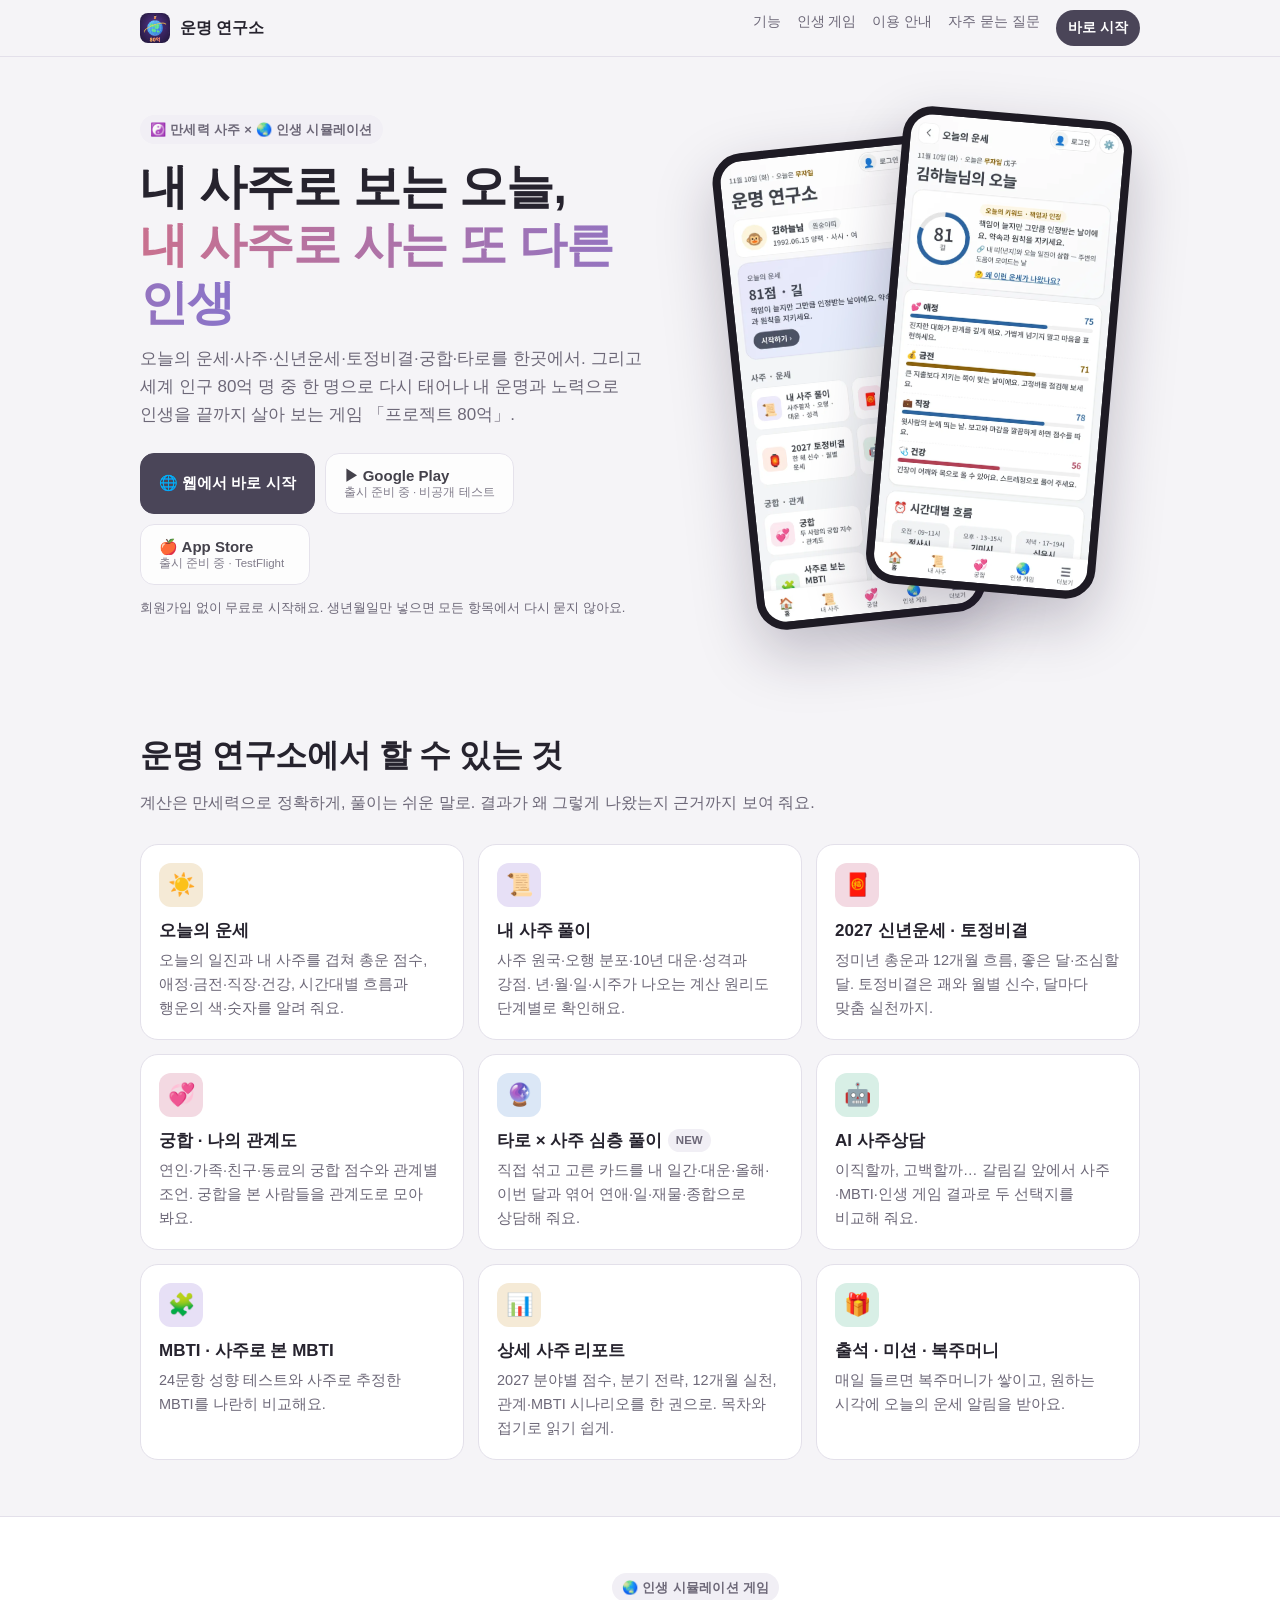
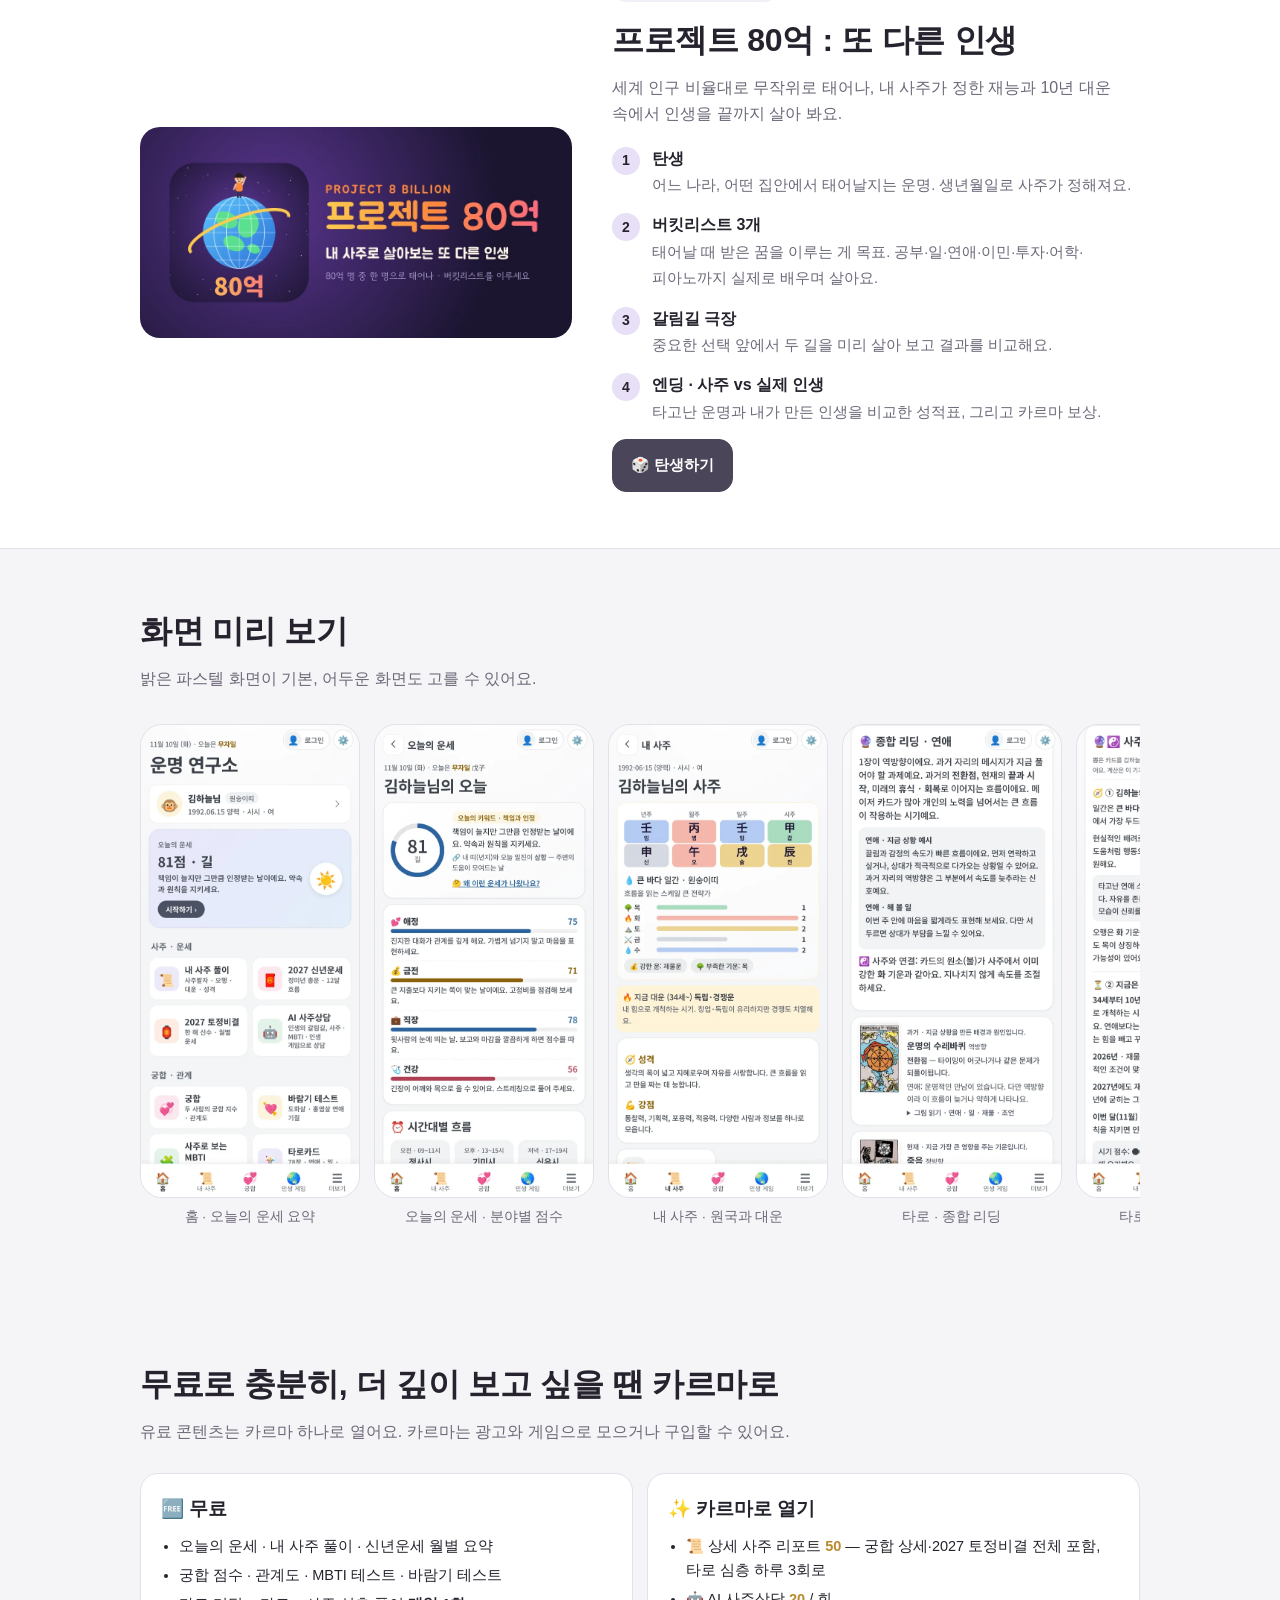
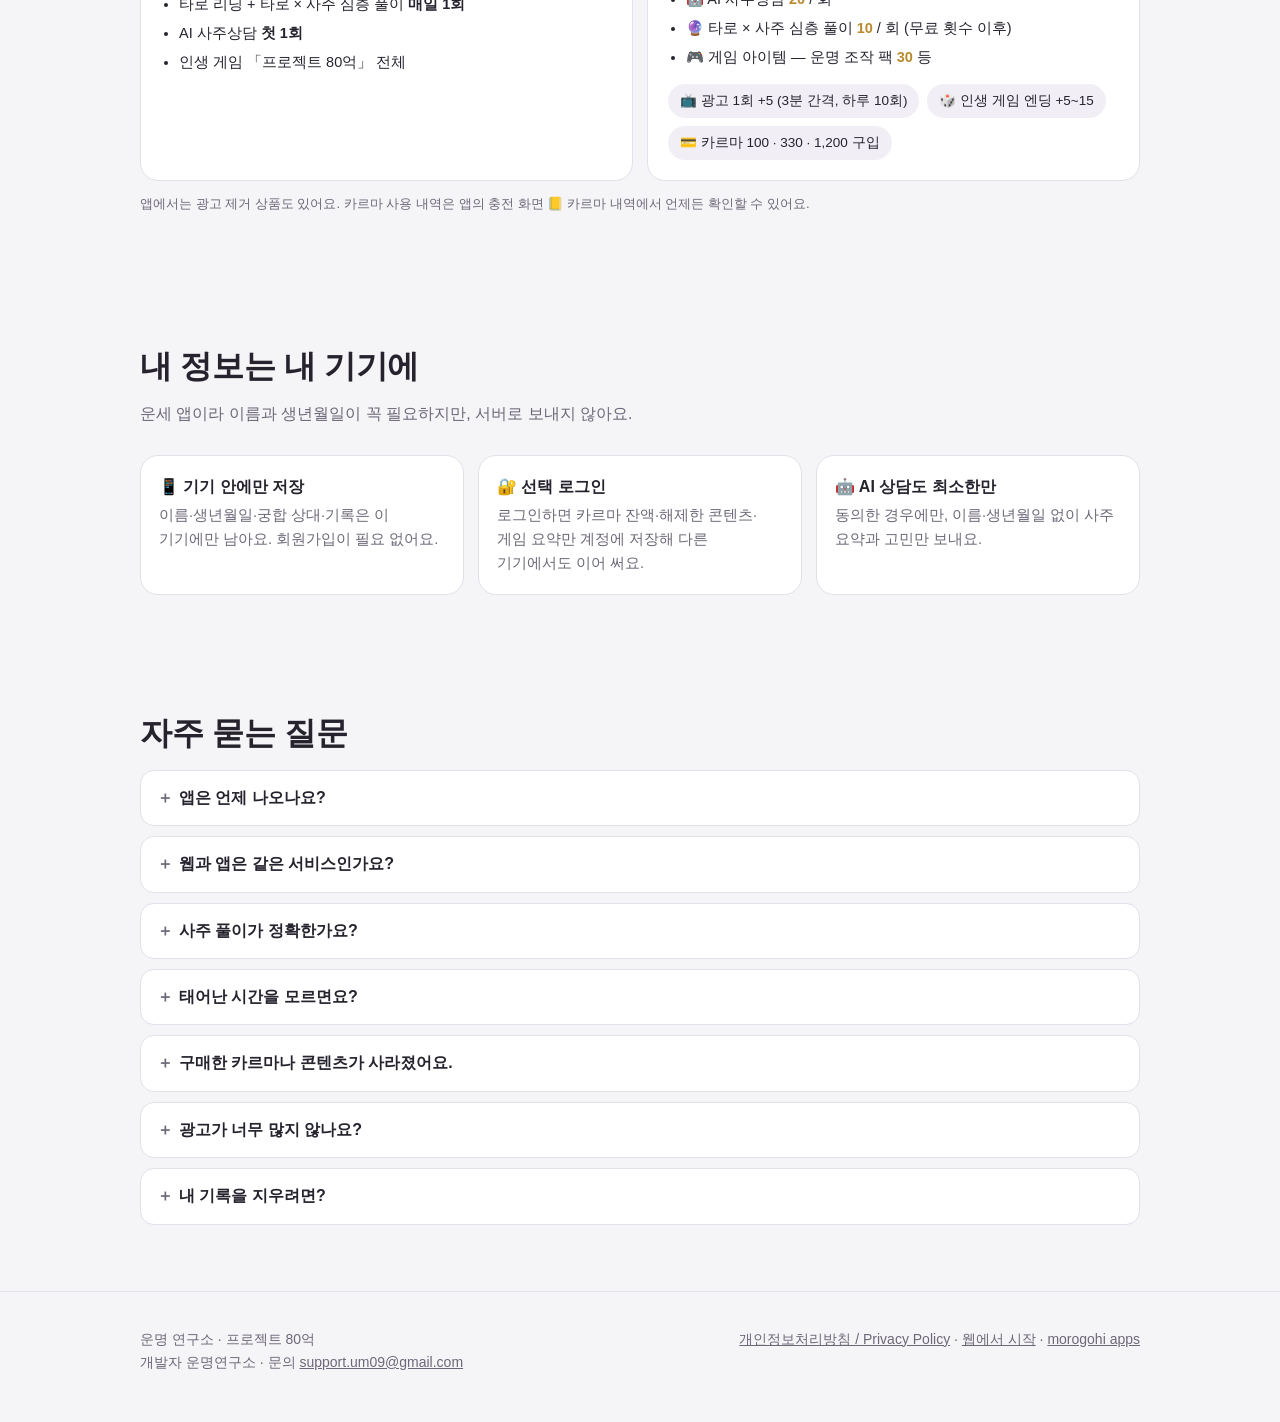
==== commit 4aff1e55: "개인정보 안내: 개발자명 운명연구소, 문의 support.um09@gmail.com" ====
--- a/project8b/index.html
+++ b/project8b/index.html
@@ -222,9 +222,8 @@
 </main>
 
 <footer><div class="wrap">
-  <div>운명 연구소 · 프로젝트 80억<br>개발자 Inseok Yang · 문의 <a href="mailto:morogohi@gmail.com">morogohi@gmail.com</a></div>
-  <div><a href="privacy-policy.html">개인정보처리방침 / Privacy Policy</a> · <a href="https://morogohi.github.io/fortune-lab/life/">웹에서 시작</a> · <a href="../">morogohi apps</a> · <a href="../copyright.html">저작권 및 이용안내</a></div>
-  <p style="flex-basis:100%;margin:12px 0 0;font-size:13px;line-height:1.7;word-break:keep-all;overflow-wrap:anywhere">© 2026 양인석. All rights reserved. 본 사이트의 자체 제작 소스코드·디자인·콘텐츠에 대한 저작권은 양인석에게 있습니다. 사전 서면 허락 없는 복제·수정·재배포 및 별도 서비스로의 이용을 금합니다. 제3자 자료는 해당 권리자의 이용조건을 따릅니다.</p>
+  <div>운명 연구소 · 프로젝트 80억<br>개발자 운명연구소 · 문의 <a href="mailto:support.um09@gmail.com">support.um09@gmail.com</a></div>
+  <div><a href="privacy-policy.html">개인정보처리방침 / Privacy Policy</a> · <a href="https://morogohi.github.io/fortune-lab/life/">웹에서 시작</a> · <a href="../">morogohi apps</a></div>
 </div></footer>
 </body>
 </html>
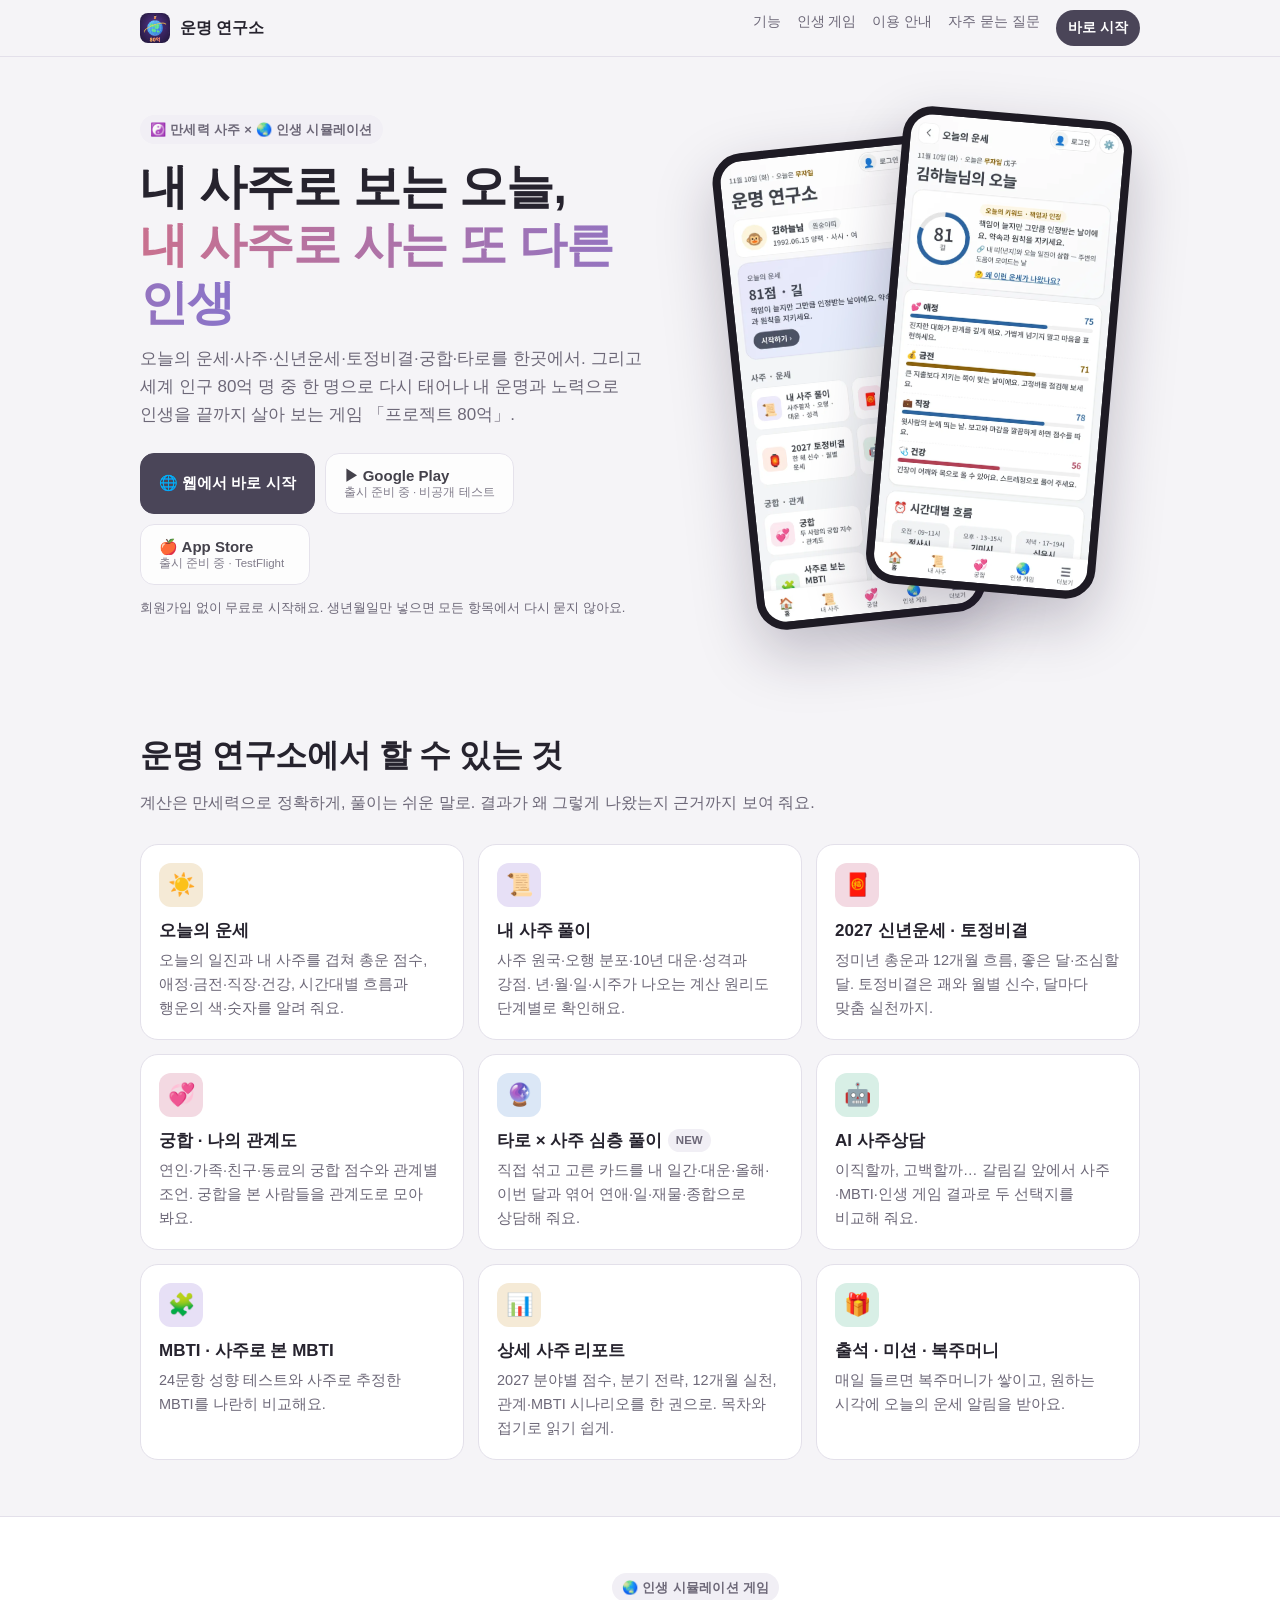
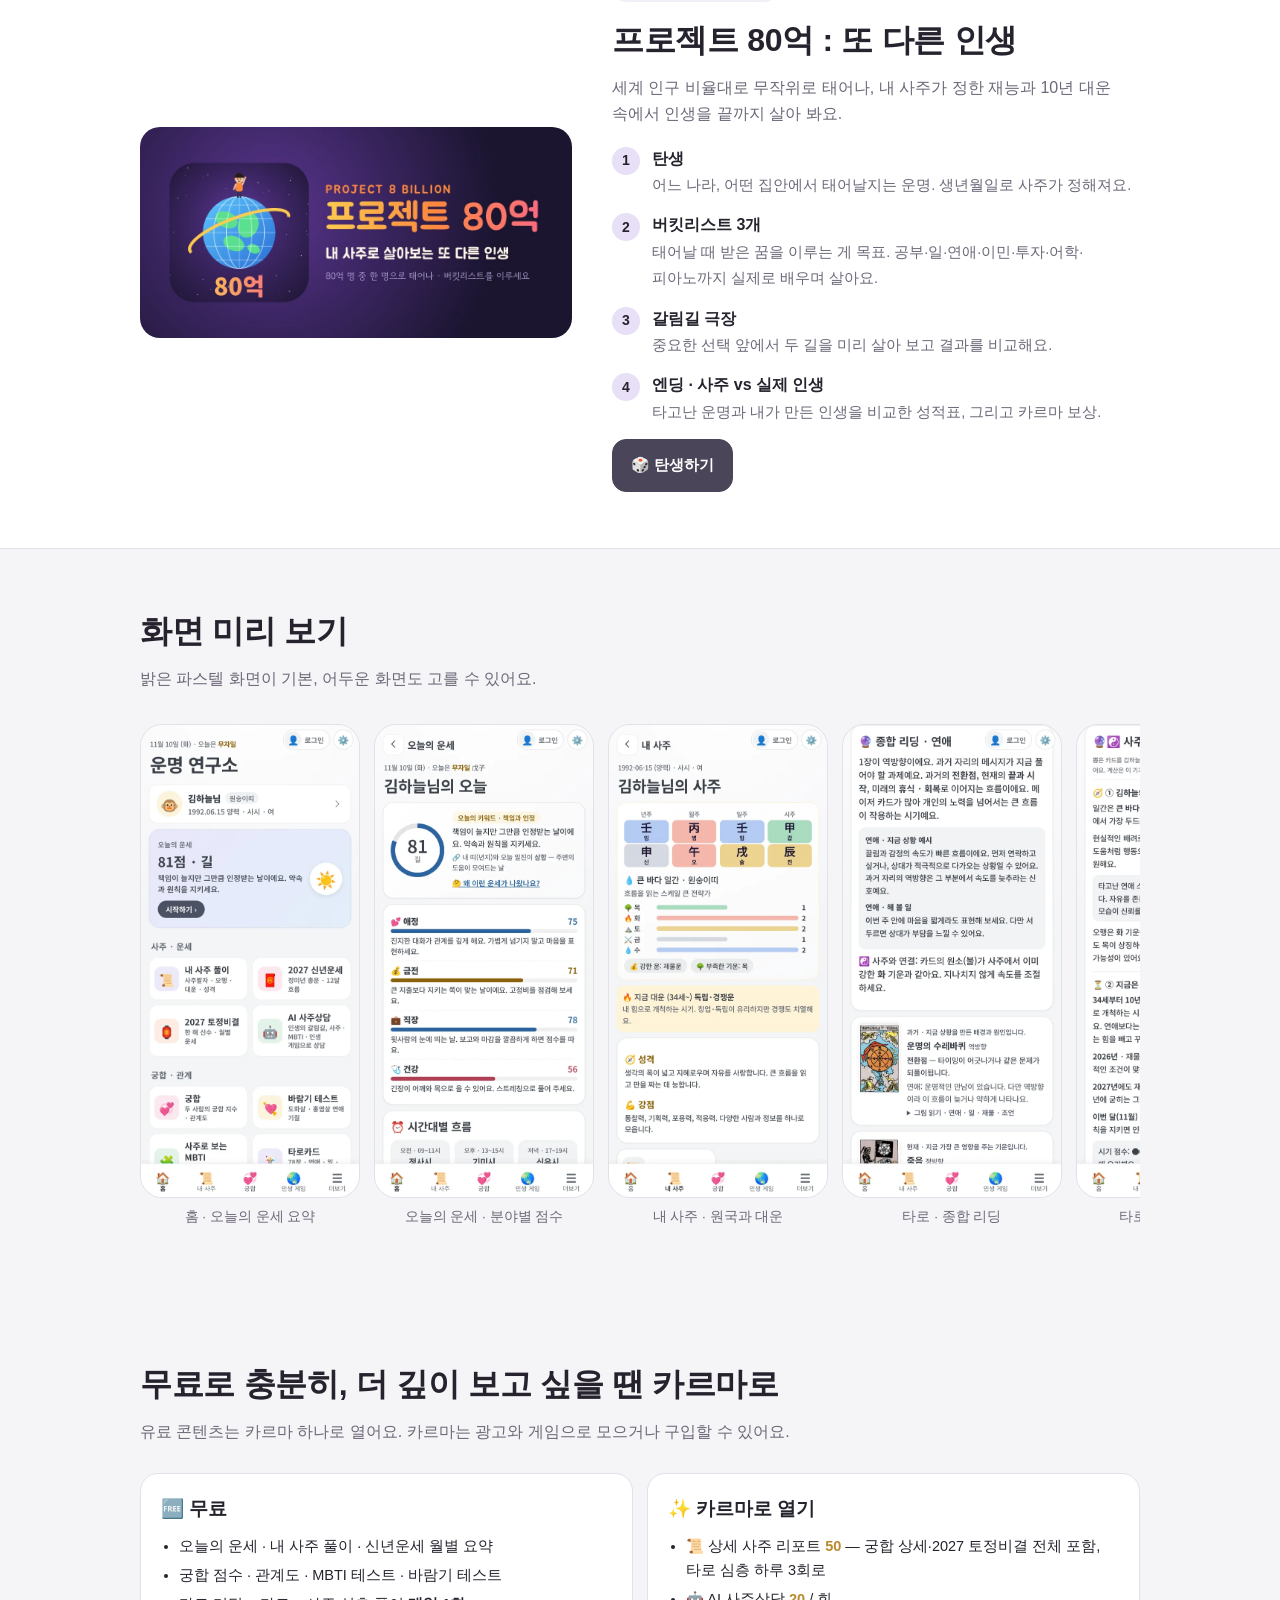
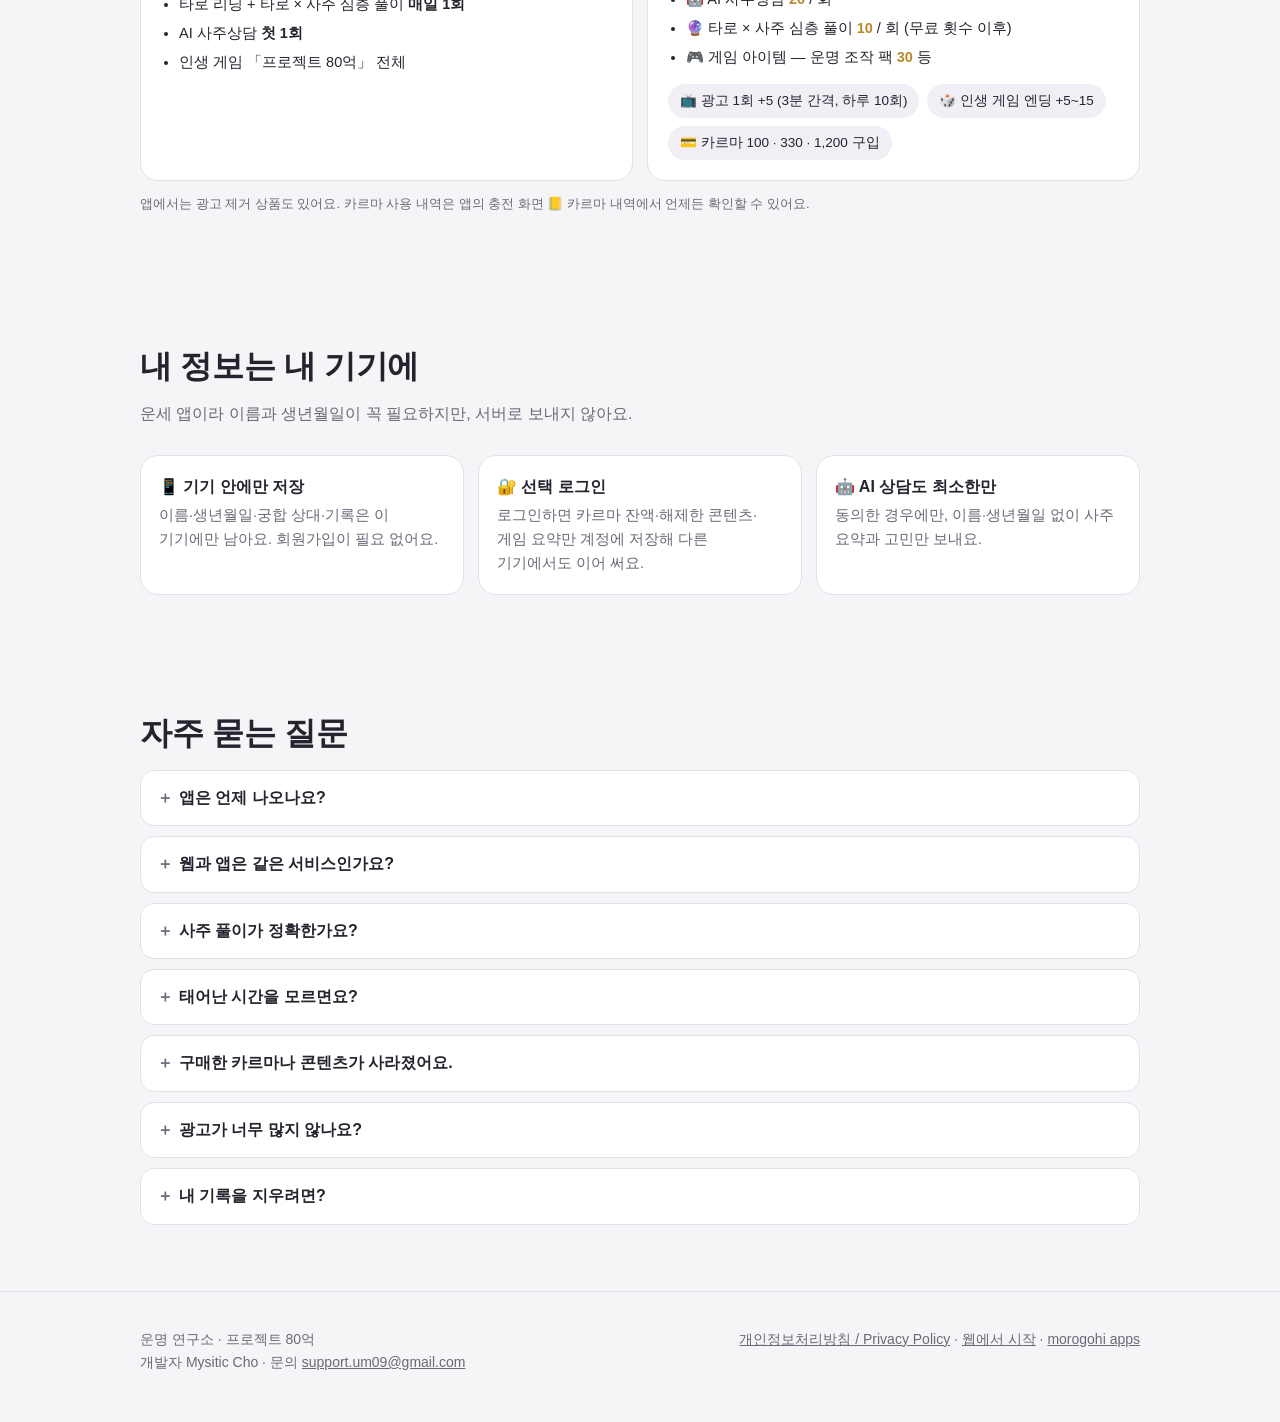
==== commit 4d14f618: "개인정보 안내: 개발자명 Mysitic Cho, 문의 support.um09@gmail.com Co-Authored-By: Claude Opus 5.5 <noreply@anthro" ====
--- a/project8b/index.html
+++ b/project8b/index.html
@@ -222,7 +222,7 @@
 </main>
 
 <footer><div class="wrap">
-  <div>운명 연구소 · 프로젝트 80억<br>개발자 운명연구소 · 문의 <a href="mailto:support.um09@gmail.com">support.um09@gmail.com</a></div>
+  <div>운명 연구소 · 프로젝트 80억<br>개발자 Mysitic Cho · 문의 <a href="mailto:support.um09@gmail.com">support.um09@gmail.com</a></div>
   <div><a href="privacy-policy.html">개인정보처리방침 / Privacy Policy</a> · <a href="https://morogohi.github.io/fortune-lab/life/">웹에서 시작</a> · <a href="../">morogohi apps</a></div>
 </div></footer>
 </body>
